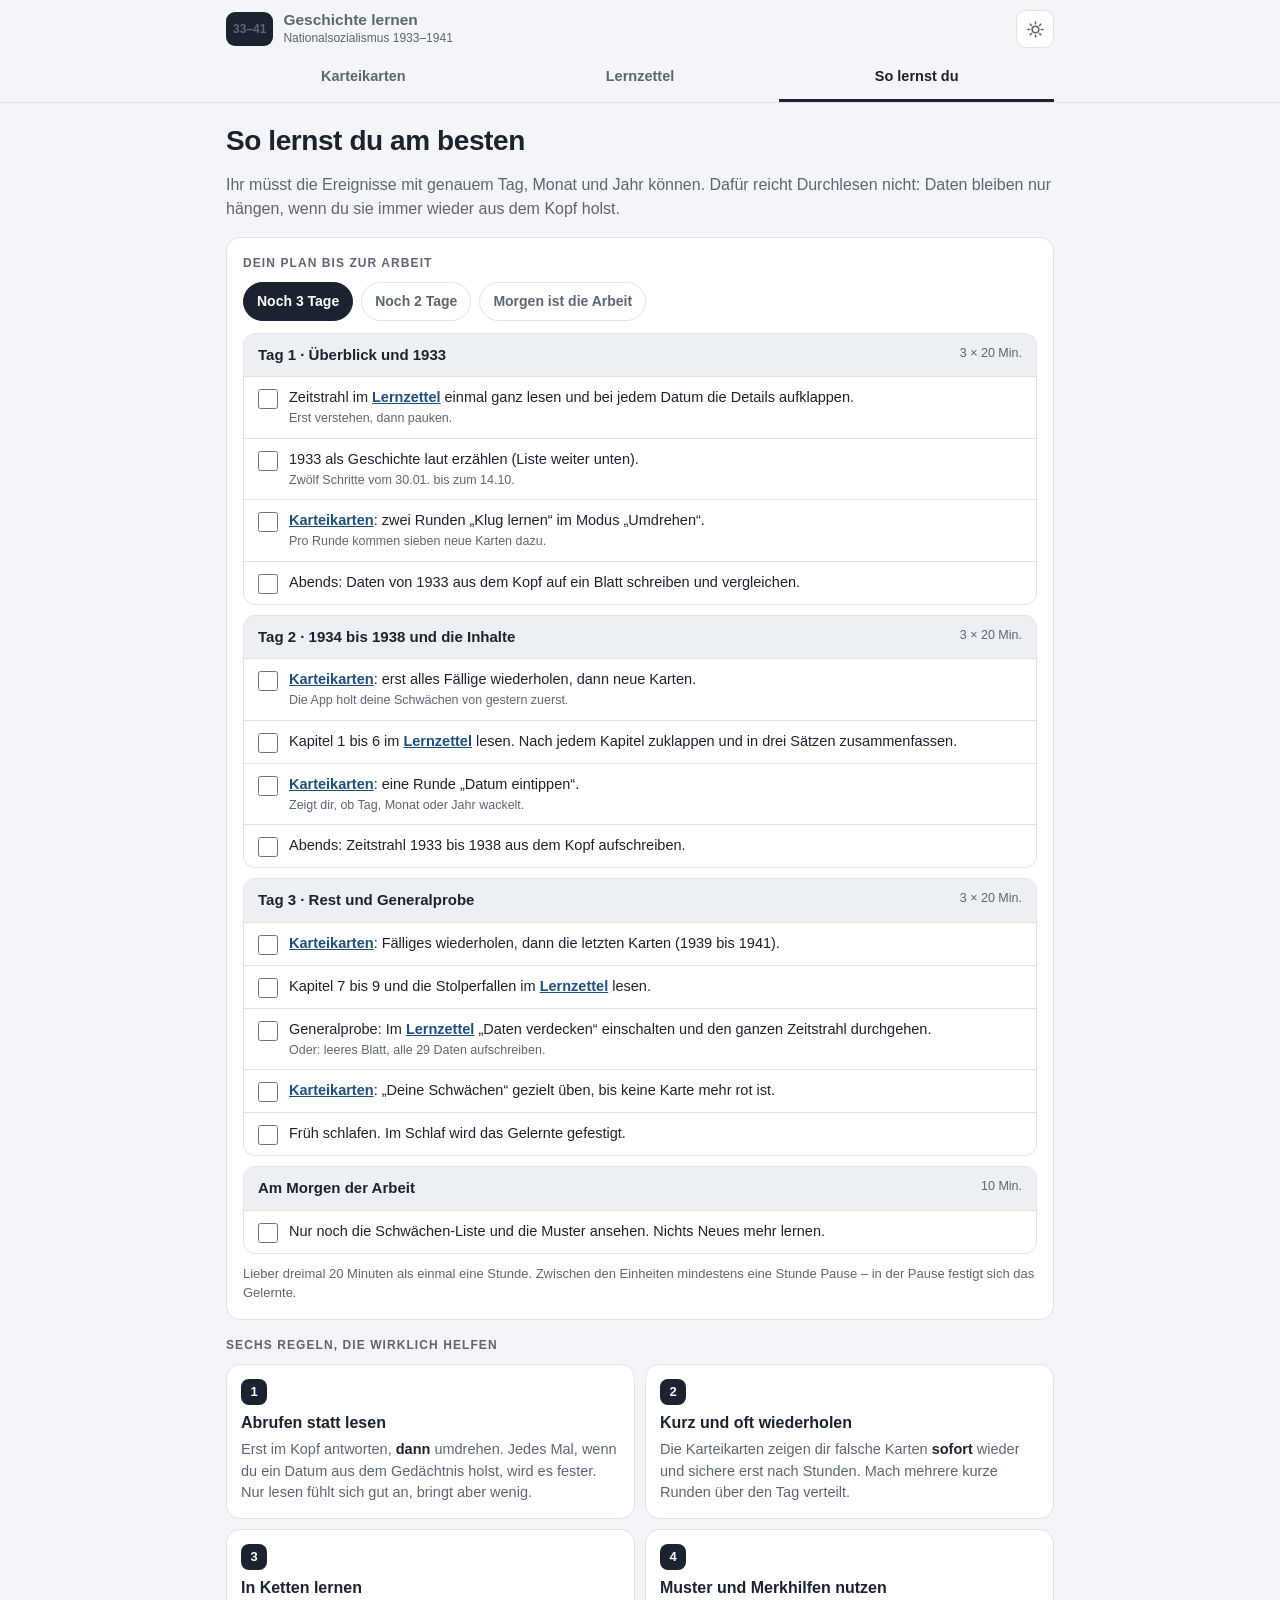
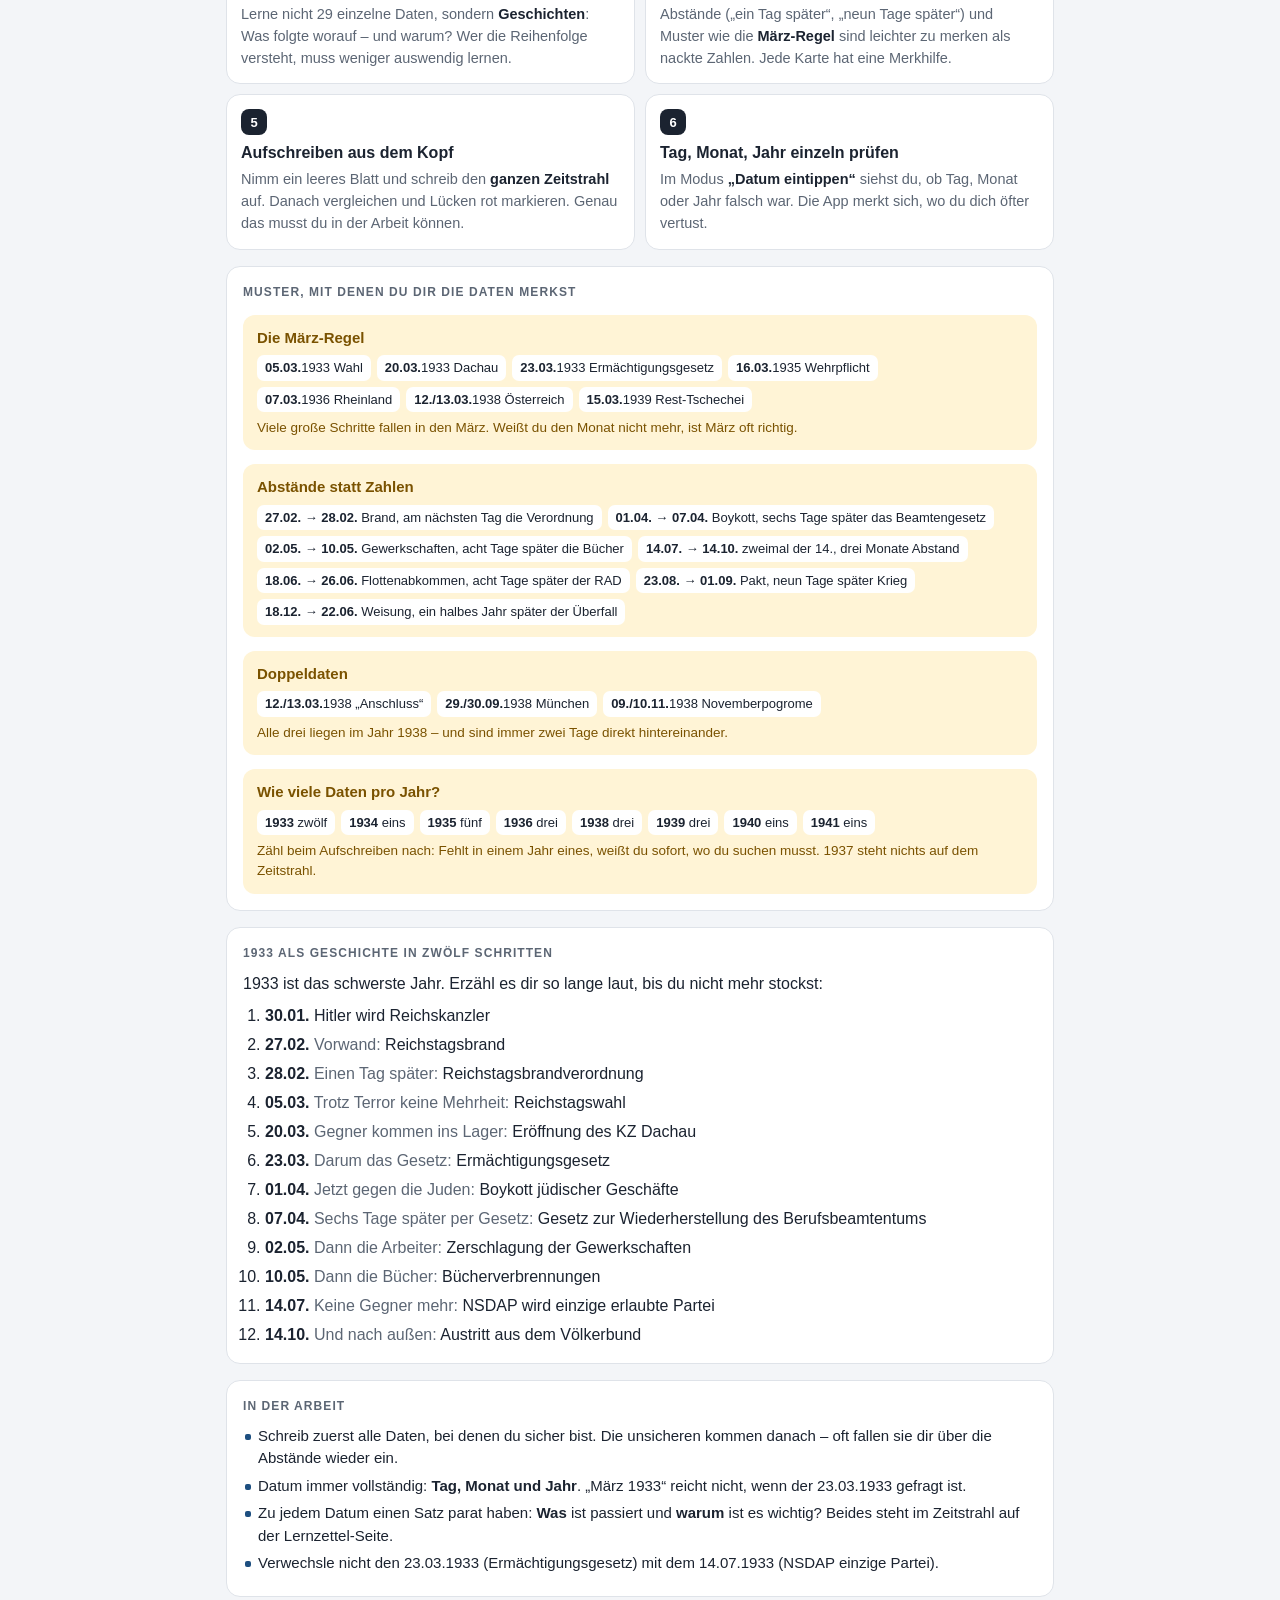
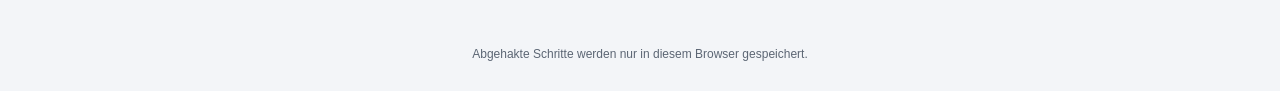
==== lernen.html @ 74936f46 "Lernzettel-Seite, Lern-Seite, Dark Mode und Wiederholungs-Algorithmus Co-Authored-By: Claude Fable 5" ====
<!DOCTYPE html>
<html lang="de">
<head>
<meta charset="utf-8">
<meta name="viewport" content="width=device-width, initial-scale=1, viewport-fit=cover">
<meta name="theme-color" content="#f3f5f8">
<link rel="stylesheet" href="assets/site.css">
<script src="assets/common.js"></script>
<title>So lernst du: Nationalsozialismus 1933–1941</title>
<meta name="description" content="Wie du dir Daten mit Tag, Monat und Jahr merkst – mit Lernplan für die letzten Tage vor der Arbeit.">
</head>
<body>
<header class="site-head"><div class="in">
  <div class="brandrow">
    <a class="brand" href="./"><span class="logo" aria-hidden="true">33–41</span><span><b>Geschichte lernen</b><span>Nationalsozialismus 1933–1941</span></span></a>
    <button id="themeBtn" aria-label="Design wechseln">
      <svg class="sun" width="19" height="19" viewBox="0 0 24 24" fill="none" stroke="currentColor" stroke-width="2" stroke-linecap="round"><circle cx="12" cy="12" r="4.2"/><path d="M12 2.5v2.2M12 19.3v2.2M2.5 12h2.2M19.3 12h2.2M5.3 5.3l1.6 1.6M17.1 17.1l1.6 1.6M5.3 18.7l1.6-1.6M17.1 6.9l1.6-1.6"/></svg>
      <svg class="moon" width="19" height="19" viewBox="0 0 24 24" fill="none" stroke="currentColor" stroke-width="2" stroke-linecap="round" stroke-linejoin="round"><path d="M20 14.5A8 8 0 0 1 9.5 4a8 8 0 1 0 10.5 10.5z"/></svg>
    </button>
  </div>
  <nav class="tabs" aria-label="Bereiche">
    <a href="./" data-tab="karten">Karteikarten</a>
    <a href="lernzettel.html" data-tab="lernzettel">Lernzettel</a>
    <a href="lernen.html" data-tab="lernen">So lernst du</a>
  </nav>
</div></header>
<div class="wrap">
  <h1 class="page">So lernst du am besten</h1>
  <p class="lead">Ihr müsst die Ereignisse mit genauem Tag, Monat und Jahr können. Dafür reicht Durchlesen nicht: Daten bleiben nur hängen, wenn du sie immer wieder aus dem Kopf holst.</p>

  <section class="panel">
    <h2>Dein Plan bis zur Arbeit</h2>
    <div class="row" id="planRow" style="margin-bottom:12px">
      <button class="chip" data-v="3">Noch 3 Tage</button><button class="chip" data-v="2">Noch 2 Tage</button><button class="chip" data-v="1">Morgen ist die Arbeit</button>
    </div>
    <div class="stack" id="plan" style="gap:10px"></div>
    <p class="note" style="margin:10px 0 0">Lieber dreimal 20 Minuten als einmal eine Stunde. Zwischen den Einheiten mindestens eine Stunde Pause – in der Pause festigt sich das Gelernte.</p>
  </section>

  <section>
    <div class="eyebrow">Sechs Regeln, die wirklich helfen</div>
    <div class="methods">
      <div class="method"><span class="n">1</span><h3>Abrufen statt lesen</h3><p>Erst im Kopf antworten, <b>dann</b> umdrehen. Jedes Mal, wenn du ein Datum aus dem Gedächtnis holst, wird es fester. Nur lesen fühlt sich gut an, bringt aber wenig.</p></div>
      <div class="method"><span class="n">2</span><h3>Kurz und oft wiederholen</h3><p>Die Karteikarten zeigen dir falsche Karten <b>sofort</b> wieder und sichere erst nach Stunden. Mach mehrere kurze Runden über den Tag verteilt.</p></div>
      <div class="method"><span class="n">3</span><h3>In Ketten lernen</h3><p>Lerne nicht 29 einzelne Daten, sondern <b>Geschichten</b>: Was folgte worauf – und warum? Wer die Reihenfolge versteht, muss weniger auswendig lernen.</p></div>
      <div class="method"><span class="n">4</span><h3>Muster und Merkhilfen nutzen</h3><p>Abstände („ein Tag später“, „neun Tage später“) und Muster wie die <b>März-Regel</b> sind leichter zu merken als nackte Zahlen. Jede Karte hat eine Merkhilfe.</p></div>
      <div class="method"><span class="n">5</span><h3>Aufschreiben aus dem Kopf</h3><p>Nimm ein leeres Blatt und schreib den <b>ganzen Zeitstrahl</b> auf. Danach vergleichen und Lücken rot markieren. Genau das musst du in der Arbeit können.</p></div>
      <div class="method"><span class="n">6</span><h3>Tag, Monat, Jahr einzeln prüfen</h3><p>Im Modus <b>„Datum eintippen“</b> siehst du, ob Tag, Monat oder Jahr falsch war. Die App merkt sich, wo du dich öfter vertust.</p></div>
    </div>
  </section>

  <section class="panel stack">
    <h2 style="margin:0">Muster, mit denen du dir die Daten merkst</h2>
    <div class="pattern"><h3>Die März-Regel</h3>
      <div class="dl"><span><b>05.03.</b>1933 Wahl</span><span><b>20.03.</b>1933 Dachau</span><span><b>23.03.</b>1933 Ermächtigungsgesetz</span><span><b>16.03.</b>1935 Wehrpflicht</span><span><b>07.03.</b>1936 Rheinland</span><span><b>12./13.03.</b>1938 Österreich</span><span><b>15.03.</b>1939 Rest-Tschechei</span></div>
      <p>Viele große Schritte fallen in den März. Weißt du den Monat nicht mehr, ist März oft richtig.</p></div>
    <div class="pattern"><h3>Abstände statt Zahlen</h3>
      <div class="dl"><span><b>27.02. → 28.02.</b> Brand, am nächsten Tag die Verordnung</span><span><b>01.04. → 07.04.</b> Boykott, sechs Tage später das Beamtengesetz</span><span><b>02.05. → 10.05.</b> Gewerkschaften, acht Tage später die Bücher</span><span><b>14.07. → 14.10.</b> zweimal der 14., drei Monate Abstand</span><span><b>18.06. → 26.06.</b> Flottenabkommen, acht Tage später der RAD</span><span><b>23.08. → 01.09.</b> Pakt, neun Tage später Krieg</span><span><b>18.12. → 22.06.</b> Weisung, ein halbes Jahr später der Überfall</span></div></div>
    <div class="pattern"><h3>Doppeldaten</h3>
      <div class="dl"><span><b>12./13.03.</b>1938 „Anschluss“</span><span><b>29./30.09.</b>1938 München</span><span><b>09./10.11.</b>1938 Novemberpogrome</span></div>
      <p>Alle drei liegen im Jahr 1938 – und sind immer zwei Tage direkt hintereinander.</p></div>
    <div class="pattern"><h3>Wie viele Daten pro Jahr?</h3>
      <div class="dl"><span><b>1933</b> zwölf</span><span><b>1934</b> eins</span><span><b>1935</b> fünf</span><span><b>1936</b> drei</span><span><b>1938</b> drei</span><span><b>1939</b> drei</span><span><b>1940</b> eins</span><span><b>1941</b> eins</span></div>
      <p>Zähl beim Aufschreiben nach: Fehlt in einem Jahr eines, weißt du sofort, wo du suchen musst. 1937 steht nichts auf dem Zeitstrahl.</p></div>
  </section>

  <section class="panel">
    <h2>1933 als Geschichte in zwölf Schritten</h2>
    <p style="margin:0 0 8px">1933 ist das schwerste Jahr. Erzähl es dir so lange laut, bis du nicht mehr stockst:</p>
    <ol id="story" style="margin:0;padding-left:22px;display:grid;gap:5px"></ol>
  </section>

  <section class="panel">
    <h2>In der Arbeit</h2>
    <div class="lz" style="padding:0;border:0">
      <ul>
        <li>Schreib zuerst alle Daten, bei denen du sicher bist. Die unsicheren kommen danach – oft fallen sie dir über die Abstände wieder ein.</li>
        <li>Datum immer vollständig: <b>Tag, Monat und Jahr</b>. „März 1933“ reicht nicht, wenn der 23.03.1933 gefragt ist.</li>
        <li>Zu jedem Datum einen Satz parat haben: <b>Was</b> ist passiert und <b>warum</b> ist es wichtig? Beides steht im Zeitstrahl auf der Lernzettel-Seite.</li>
        <li>Verwechsle nicht den 23.03.1933 (Ermächtigungsgesetz) mit dem 14.07.1933 (NSDAP einzige Partei).</li>
      </ul>
    </div>
  </section>
</div>
<footer class="site">Abgehakte Schritte werden nur in diesem Browser gespeichert.</footer>
<script src="assets/data.js"></script>
<script>
document.querySelector('[data-tab="lernen"]').setAttribute("aria-current","page");
const K = '<a href="./">Karteikarten</a>', L = '<a href="lernzettel.html">Lernzettel</a>';
const PLANS = {
 3: [["Tag 1 · Überblick und 1933", "3 × 20 Min.", [
      ["Zeitstrahl im " + L + " einmal ganz lesen und bei jedem Datum die Details aufklappen.", "Erst verstehen, dann pauken."],
      ["1933 als Geschichte laut erzählen (Liste weiter unten).", "Zwölf Schritte vom 30.01. bis zum 14.10."],
      [K + ": zwei Runden „Klug lernen“ im Modus „Umdrehen“.", "Pro Runde kommen sieben neue Karten dazu."],
      ["Abends: Daten von 1933 aus dem Kopf auf ein Blatt schreiben und vergleichen.", ""]]],
     ["Tag 2 · 1934 bis 1938 und die Inhalte", "3 × 20 Min.", [
      [K + ": erst alles Fällige wiederholen, dann neue Karten.", "Die App holt deine Schwächen von gestern zuerst."],
      ["Kapitel 1 bis 6 im " + L + " lesen. Nach jedem Kapitel zuklappen und in drei Sätzen zusammenfassen.", ""],
      [K + ": eine Runde „Datum eintippen“.", "Zeigt dir, ob Tag, Monat oder Jahr wackelt."],
      ["Abends: Zeitstrahl 1933 bis 1938 aus dem Kopf aufschreiben.", ""]]],
     ["Tag 3 · Rest und Generalprobe", "3 × 20 Min.", [
      [K + ": Fälliges wiederholen, dann die letzten Karten (1939 bis 1941).", ""],
      ["Kapitel 7 bis 9 und die Stolperfallen im " + L + " lesen.", ""],
      ["Generalprobe: Im " + L + " „Daten verdecken“ einschalten und den ganzen Zeitstrahl durchgehen.", "Oder: leeres Blatt, alle 29 Daten aufschreiben."],
      [K + ": „Deine Schwächen“ gezielt üben, bis keine Karte mehr rot ist.", ""],
      ["Früh schlafen. Im Schlaf wird das Gelernte gefestigt.", ""]]],
     ["Am Morgen der Arbeit", "10 Min.", [
      ["Nur noch die Schwächen-Liste und die Muster ansehen. Nichts Neues mehr lernen.", ""]]]],
 2: [["Tag 1 · Alle Daten einmal", "3–4 × 20 Min.", [
      ["Zeitstrahl im " + L + " ganz lesen, Details aufklappen.", ""],
      ["1933 als Geschichte laut erzählen.", ""],
      [K + ": drei Runden „Klug lernen“, über den Tag verteilt.", "Ziel: Jede Karte einmal gesehen."],
      ["Kapitel 1 bis 6 im " + L + " überfliegen, Merke-Kästen genau lesen.", ""],
      ["Abends: Zeitstrahl aus dem Kopf aufschreiben, Lücken markieren.", ""]]],
     ["Tag 2 · Festigen und Generalprobe", "3 × 20 Min.", [
      [K + ": Fälliges wiederholen, dann eine Runde „Datum eintippen“.", ""],
      ["Kapitel 7 bis 9 und die Stolperfallen lesen.", ""],
      ["Generalprobe mit „Daten verdecken“ im " + L + ".", ""],
      [K + ": „Deine Schwächen“ üben. Danach früh schlafen.", ""]]],
     ["Am Morgen der Arbeit", "10 Min.", [["Schwächen-Liste und Muster ansehen. Nichts Neues mehr.", ""]]]],
 1: [["Heute · das Wichtigste zuerst", "4 × 20 Min. mit Pausen", [
      ["Muster auf dieser Seite lesen (März-Regel, Abstände, Doppeldaten).", "Zehn Minuten, die dir viele Daten auf einmal bringen."],
      [K + ": „Klug lernen“, bis jede Karte einmal dran war.", "Drei bis vier Runden, dazwischen je eine Pause."],
      ["Die Merke-Kästen aller Kapitel im " + L + " lesen.", "Für die Inhalte reicht heute das Wichtigste."],
      [K + ": eine Runde „Datum eintippen“, dann „Deine Schwächen“.", ""],
      ["Zum Schluss: Zeitstrahl einmal aus dem Kopf aufschreiben. Dann schlafen – nicht die Nacht durchlernen.", ""]]],
     ["Am Morgen der Arbeit", "10 Min.", [["Schwächen-Liste und Muster ansehen. Nichts Neues mehr.", ""]]]]
};
let plan = Store.get("ns-plan-v1", {days: "3", done: {}});
function renderPlan() {
  document.querySelectorAll("#planRow .chip").forEach(b => { b.setAttribute("aria-pressed", plan.days === b.dataset.v); b.onclick = () => { plan.days = b.dataset.v; Store.set("ns-plan-v1", plan); renderPlan(); }; });
  document.getElementById("plan").innerHTML = PLANS[plan.days].map((d, i) => '<div class="day"><h3>' + d[0] + "<small>" + d[1] + "</small></h3>" + d[2].map((t, j) => { const id = plan.days + "-" + i + "-" + j;
    return '<label class="todo"><input type="checkbox" data-id="' + id + '"' + (plan.done[id] ? " checked" : "") + "><span>" + t[0] + (t[1] ? "<small>" + t[1] + "</small>" : "") + "</span></label>"; }).join("") + "</div>").join("");
  document.querySelectorAll("#plan input").forEach(c => c.onchange = () => { plan.done[c.dataset.id] = c.checked; Store.set("ns-plan-v1", plan); });
}
renderPlan();
const LINK = {brand: "Vorwand:", brandvo: "Einen Tag später:", wahl: "Trotz Terror keine Mehrheit:", dachau: "Gegner kommen ins Lager:", ermaecht: "Darum das Gesetz:", boykott: "Jetzt gegen die Juden:", beamte: "Sechs Tage später per Gesetz:", gewerk: "Dann die Arbeiter:", buecher: "Dann die Bücher:", partei: "Keine Gegner mehr:", voelkerbund: "Und nach außen:"};
document.getElementById("story").innerHTML = EVENTS.filter(e => e.tier === 1 && e.y === 1933).map(e => "<li><b>" + e.d.slice(0, 6) + "</b> " + (LINK[e.id] ? '<span style="color:var(--muted)">' + LINK[e.id] + "</span> " : "") + e.e + "</li>").join("");
</script>
</body>
</html>
---- assets/site.css ----
:root {
  --bg: #f3f5f8; --surface: #ffffff; --surface2: #eceff3; --ink: #1b2330; --muted: #5c6674; --line: #dfe3e9;
  --innen: #1d4f80; --innen-soft: #e7eff7; --innen-line: #c5d6e8;
  --aussen: #9a4a1f; --aussen-soft: #f8ece3; --aussen-line: #ecd2bf;
  --meth: #3b4656; --meth-soft: #eceff3; --meth-line: #cfd5dd;
  --ok: #2f8a58; --ok-soft: #e6f4ec; --ok-ink: #1e6a41;
  --no: #c8463a; --no-soft: #fdeceb; --no-ink: #9c2a1f;
  --mid: #b7791f; --mid-soft: #fff4d6; --mid-ink: #7a5200;
  --btn: #1b2330; --btn-ink: #ffffff; --pill: #eef1f5; --pill-line: #d6dce4; --pill-ink: #3a4553;
  --shadow: 0 1px 2px rgba(20,30,50,.05), 0 10px 28px rgba(20,30,50,.08);
  --c: var(--innen); --soft: var(--innen-soft); --cline: var(--innen-line);
  color-scheme: light;
}
[data-theme="dark"] {
  --bg: #0f141b; --surface: #171e28; --surface2: #1f2835; --ink: #e8ecf2; --muted: #9aa5b4; --line: #2b3645;
  --innen: #7fb4ea; --innen-soft: #17283b; --innen-line: #274566;
  --aussen: #eba173; --aussen-soft: #33221a; --aussen-line: #5a3a29;
  --meth: #b3bfce; --meth-soft: #1f2835; --meth-line: #354254;
  --ok: #4fbf85; --ok-soft: #14301f; --ok-ink: #8fe0b3;
  --no: #ef7b70; --no-soft: #3a1c1a; --no-ink: #ffb1a9;
  --mid: #e0b34a; --mid-soft: #33290f; --mid-ink: #f3d588;
  --btn: #e8ecf2; --btn-ink: #10151c; --pill: #222c3a; --pill-line: #36445a; --pill-ink: #c7d0dc;
  --shadow: 0 1px 2px rgba(0,0,0,.4), 0 10px 28px rgba(0,0,0,.35);
  color-scheme: dark;
}
.t-innen { --c: var(--innen); --soft: var(--innen-soft); --cline: var(--innen-line); }
.t-aussen { --c: var(--aussen); --soft: var(--aussen-soft); --cline: var(--aussen-line); }
.t-meth { --c: var(--meth); --soft: var(--meth-soft); --cline: var(--meth-line); }

* { box-sizing: border-box; }
html { -webkit-text-size-adjust: 100%; scroll-behavior: smooth; scroll-padding-top: 76px; }
body { margin: 0; font-family: -apple-system, BlinkMacSystemFont, "Segoe UI", Inter, Roboto, "Helvetica Neue", Arial, sans-serif; color: var(--ink); background: var(--bg); line-height: 1.5; }
button, input { font: inherit; color: inherit; }
button { cursor: pointer; border: 0; background: none; }
a { color: var(--innen); }
:focus-visible { outline: 3px solid #f0b429; outline-offset: 2px; border-radius: 6px; }
[hidden] { display: none !important; }
b, strong { font-weight: 650; }

/* Kopf + Tabs */
.site-head { position: sticky; top: 0; z-index: 20; background: color-mix(in srgb, var(--bg) 88%, transparent); backdrop-filter: blur(10px); -webkit-backdrop-filter: blur(10px); border-bottom: 1px solid var(--line); }
.site-head .in { max-width: 860px; margin: 0 auto; padding: 10px 16px 0; }
.brandrow { display: flex; align-items: center; justify-content: space-between; gap: 10px; }
.brand { display: flex; align-items: center; gap: 10px; min-width: 0; text-decoration: none; color: var(--ink); }
.logo { flex: none; padding: 0 7px; height: 34px; border-radius: 9px; background: var(--btn); color: var(--btn-ink); font-weight: 800; display: grid; place-items: center; font-size: 10px; white-space: nowrap; }
.brand b { display: block; font-size: 15.5px; line-height: 1.15; font-weight: 750; }
.brand span { font-size: 12px; color: var(--muted); }
#themeBtn { width: 38px; height: 38px; border-radius: 10px; display: grid; place-items: center; color: var(--muted); border: 1px solid var(--line); background: var(--surface); }
#themeBtn:hover { color: var(--ink); }
#themeBtn .moon { display: none; } [data-theme="dark"] #themeBtn .moon { display: block; } [data-theme="dark"] #themeBtn .sun { display: none; }
.tabs { display: flex; gap: 2px; margin-top: 8px; overflow-x: auto; scrollbar-width: none; }
.tabs a { flex: 1; text-align: center; white-space: nowrap; padding: 10px 12px 11px; font-size: 14.5px; font-weight: 650; color: var(--muted); text-decoration: none; border-bottom: 3px solid transparent; }
.tabs a:hover { color: var(--ink); }
.tabs a[aria-current="page"] { color: var(--ink); border-bottom-color: var(--ink); }

.wrap { max-width: 860px; margin: 0 auto; padding: 18px 16px 48px; display: flex; flex-direction: column; gap: 16px; }
.wrap.narrow { max-width: 720px; }
.panel { background: var(--surface); border: 1px solid var(--line); border-radius: 14px; padding: 16px; }
.panel > h2, .eyebrow { font-size: 12px; letter-spacing: 0.09em; text-transform: uppercase; color: var(--muted); margin: 0 0 10px; font-weight: 700; }
.stack { display: flex; flex-direction: column; gap: 14px; }
.row { display: flex; flex-wrap: wrap; gap: 8px; }
.chip { padding: 8px 13px; border-radius: 999px; border: 1.5px solid var(--line); background: var(--surface); font-size: 14px; font-weight: 600; color: var(--muted); }
.chip[aria-pressed="true"] { border-color: var(--btn); background: var(--btn); color: var(--btn-ink); }
.chip:disabled { opacity: .45; cursor: not-allowed; }
.chip .n { font-weight: 500; opacity: .7; margin-left: 4px; }
.primary { width: 100%; padding: 15px; border-radius: 12px; background: var(--btn); color: var(--btn-ink); font-weight: 700; font-size: 16px; text-align: center; text-decoration: none; display: block; }
.primary:disabled { opacity: .4; cursor: not-allowed; }
.primary small { display: block; font-weight: 500; font-size: 12.5px; opacity: .75; margin-top: 2px; }
.secondary { width: 100%; padding: 13px; border-radius: 12px; background: var(--surface); border: 1.5px solid var(--line); font-weight: 650; font-size: 15px; text-align: center; text-decoration: none; color: var(--ink); display: block; }
.secondary:hover { border-color: var(--ink); }
.ghost { font-size: 13px; font-weight: 600; color: var(--muted); padding: 8px 10px; border-radius: 8px; }
.ghost:hover { background: var(--surface2); color: var(--ink); }
.note { font-size: 13px; color: var(--muted); }
h1.page { font-size: clamp(22px, 5vw, 28px); line-height: 1.15; margin: 4px 0 0; letter-spacing: -0.015em; }
p.lead { margin: 0; color: var(--muted); }
footer.site { text-align: center; font-size: 12px; color: var(--muted); padding: 0 16px 28px; }

/* ---------- Karteikarten ---------- */
.stats { display: grid; grid-template-columns: repeat(4, 1fr); gap: 8px; text-align: center; }
.stats div { background: var(--surface2); border-radius: 10px; padding: 10px 4px; }
.stats b { display: block; font-size: 22px; line-height: 1.1; font-variant-numeric: tabular-nums; font-weight: 800; }
.stats span { font-size: 11.5px; color: var(--muted); }
.stats .g b { color: var(--ok); } .stats .y b { color: var(--mid); } .stats .d b { color: var(--no); }
.meter { height: 10px; border-radius: 99px; background: var(--surface2); overflow: hidden; display: flex; margin-top: 12px; }
.meter i { display: block; height: 100%; transition: width .3s; }
.meter .g { background: var(--ok); } .meter .y { background: var(--mid); } .meter .r { background: var(--no); }
.weak { display: flex; flex-direction: column; }
.weak .w { display: grid; grid-template-columns: 1fr auto; gap: 2px 10px; padding: 9px 0; border-top: 1px solid var(--line); font-size: 14px; }
.weak .w:first-child { border-top: 0; padding-top: 0; }
.weak .w small { grid-column: 1 / -1; color: var(--muted); font-size: 12.5px; }
.weak .w .x { color: var(--no-ink); font-weight: 700; font-variant-numeric: tabular-nums; white-space: nowrap; }

.progress { display: flex; align-items: center; gap: 12px; font-size: 13px; color: var(--muted); font-variant-numeric: tabular-nums; }
.progress .meter { flex: 1; margin: 0; height: 8px; }
.cardwrap { perspective: 1400px; height: min(58vh, 470px); min-height: 330px; cursor: pointer; border-radius: 18px; -webkit-tap-highlight-color: transparent; }
.card { position: relative; width: 100%; height: 100%; transform-style: preserve-3d; transition: transform .5s cubic-bezier(.3,.8,.3,1); }
.card.flipped { transform: rotateY(180deg); }
.face { position: absolute; inset: 0; backface-visibility: hidden; -webkit-backface-visibility: hidden; background: var(--surface); border: 1px solid var(--line); border-radius: 18px; padding: 20px 20px 16px; display: flex; flex-direction: column; box-shadow: var(--shadow); overflow: hidden; }
.face::before { content: ""; position: absolute; left: 0; right: 0; top: 0; height: 7px; background: var(--c); }
.face.back { transform: rotateY(180deg); overflow-y: auto; }
.tagrow { display: flex; justify-content: space-between; align-items: center; gap: 8px; margin-top: 4px; }
.tag { font-size: 11px; font-weight: 700; letter-spacing: 0.08em; text-transform: uppercase; color: var(--c); background: var(--soft); border-radius: 6px; padding: 3px 8px; }
.boxdots { display: flex; gap: 3px; } .boxdots i { width: 7px; height: 7px; border-radius: 50%; background: var(--line); } .boxdots i.on { background: var(--ok); }
.q { flex: 1; display: flex; flex-direction: column; justify-content: center; text-align: center; gap: 8px; padding: 8px 0; }
.q .ask { font-size: 13px; color: var(--muted); font-weight: 600; }
.q .main { font-size: clamp(21px, 5.2vw, 30px); line-height: 1.2; font-weight: 800; letter-spacing: -0.015em; text-wrap: balance; }
.q .main.date { font-size: clamp(30px, 8.4vw, 46px); color: var(--c); font-variant-numeric: tabular-nums; }
.q .sub { font-size: 15px; font-weight: 650; }
.q .info { font-size: 14px; color: var(--muted); max-width: 48ch; margin: 0 auto; text-wrap: pretty; }
.mn { text-align: left; font-size: 13.5px; background: var(--mid-soft); color: var(--mid-ink); border-radius: 10px; padding: 8px 11px; margin-top: 4px; }
.mn b { display: block; font-size: 10.5px; letter-spacing: .09em; text-transform: uppercase; font-weight: 800; }
.around { display: grid; grid-template-columns: 1fr 1fr; gap: 6px; font-size: 12px; color: var(--muted); text-align: left; }
.around div { background: var(--surface2); border-radius: 8px; padding: 6px 9px; min-width: 0; }
.around b { display: block; font-size: 10px; letter-spacing: .08em; text-transform: uppercase; }
.around span { display: block; white-space: nowrap; overflow: hidden; text-overflow: ellipsis; color: var(--ink); }
.hint { text-align: center; font-size: 12.5px; color: var(--muted); }
.answer { display: grid; grid-template-columns: 1fr 1fr 1fr; gap: 8px; }
.answer.one { grid-template-columns: 1fr; }
.answer .rate { padding: 14px 6px; border-radius: 13px; font-weight: 750; font-size: 15px; border: 2px solid; line-height: 1.2; }
.rate small { display: block; font-weight: 500; font-size: 11px; opacity: .8; margin-top: 2px; }
.rate.no { background: var(--no-soft); border-color: var(--no); color: var(--no-ink); }
.rate.mid { background: var(--mid-soft); border-color: var(--mid); color: var(--mid-ink); }
.rate.ok { background: var(--ok-soft); border-color: var(--ok); color: var(--ok-ink); }
.typebox { display: flex; flex-direction: column; gap: 12px; align-items: center; }
.dateinput { display: flex; align-items: flex-end; gap: 6px; justify-content: center; }
.dateinput label { display: flex; flex-direction: column; align-items: center; gap: 4px; font-size: 11px; font-weight: 700; letter-spacing: .08em; text-transform: uppercase; color: var(--muted); }
.dateinput input { width: 64px; height: 58px; text-align: center; font-size: 26px; font-weight: 800; border-radius: 12px; border: 2px solid var(--line); background: var(--surface); font-variant-numeric: tabular-nums; }
.dateinput input.yy { width: 104px; }
.dateinput input:focus { border-color: var(--c); outline: none; }
.dateinput input.good { border-color: var(--ok); background: var(--ok-soft); color: var(--ok-ink); }
.dateinput input.bad { border-color: var(--no); background: var(--no-soft); color: var(--no-ink); }
.dateinput .dot { font-size: 26px; font-weight: 800; padding-bottom: 12px; color: var(--muted); }
.verdict { text-align: center; font-weight: 700; }
.verdict.good { color: var(--ok-ink); } .verdict.bad { color: var(--no-ink); }
.big { text-align: center; padding: 6px 0 2px; }
.big .pct { font-size: 54px; font-weight: 800; line-height: 1; letter-spacing: -0.03em; }
.big p { margin: 6px 0 0; color: var(--muted); }
.kbd { font-size: 11px; font-weight: 600; opacity: .6; border: 1px solid currentColor; border-radius: 4px; padding: 0 5px; }
@media (hover: none) { .kbd { display: none; } }

/* ---------- Zeitstrahl (Lernzettel-Seite) ---------- */
.toolbar { display: flex; flex-wrap: wrap; gap: 8px; align-items: center; }
.year { display: grid; grid-template-columns: 62px 1fr; gap: 0 10px; border-top: 1px solid var(--line); padding: 10px 0 6px; }
.year:first-child { border-top: 0; }
.year > .y { font-size: 20px; font-weight: 800; letter-spacing: -0.02em; position: sticky; top: 108px; align-self: start; }
.evs { display: flex; flex-direction: column; gap: 5px; min-width: 0; }
.ev { border-radius: 10px; background: var(--soft); border-left: 4px solid var(--c); }
.ev.t2 { background: var(--surface); border: 1px dashed var(--cline); border-left: 4px solid var(--cline); }
.ev > button { width: 100%; display: grid; grid-template-columns: minmax(64px, auto) 1fr 14px; gap: 8px; align-items: baseline; text-align: left; padding: 9px 10px; }
.ev .d { font-weight: 800; color: var(--c); font-variant-numeric: tabular-nums; white-space: nowrap; }
.ev .t { font-weight: 650; overflow-wrap: break-word; min-width: 0; }
.ev .chev { color: var(--muted); transition: transform .2s; align-self: center; }
.ev[open-x] .chev { transform: rotate(90deg); }
.ev .more { padding: 0 12px 12px 12px; font-size: 14.5px; display: grid; gap: 8px; }
.ev .more dl { margin: 0; display: grid; grid-template-columns: auto 1fr; gap: 5px 10px; }
.ev .more dt { font-size: 11px; font-weight: 800; letter-spacing: .08em; text-transform: uppercase; color: var(--c); padding-top: 3px; }
.ev .more dd { margin: 0; }
.ev .more .links { display: flex; gap: 8px; flex-wrap: wrap; }
.ev .more .links a { font-size: 13px; font-weight: 650; text-decoration: none; border: 1.5px solid var(--cline); border-radius: 99px; padding: 4px 11px; color: var(--c); background: var(--surface); }
.hide-dates .ev:not(.shown) .d { filter: blur(7px); user-select: none; }
.badge2 { font-size: 10px; font-weight: 700; letter-spacing: .06em; text-transform: uppercase; color: var(--muted); border: 1px solid var(--line); border-radius: 5px; padding: 0 5px; margin-left: 6px; vertical-align: 1px; white-space: nowrap; }
@media (max-width: 520px) { .year { grid-template-columns: 1fr; } .year > .y { position: static; margin-bottom: 4px; } }

/* ---------- Lernzettel-Kapitel ---------- */
details.chap { background: var(--surface); border: 1px solid var(--line); border-radius: 14px; overflow: hidden; }
details.chap > summary { list-style: none; display: flex; align-items: center; gap: 12px; padding: 13px 14px; cursor: pointer; }
details.chap > summary::-webkit-details-marker { display: none; }
details.chap .num { flex: none; width: 36px; height: 36px; border-radius: 9px; background: var(--c); color: var(--surface); font-weight: 800; font-size: 17px; display: grid; place-items: center; }
details.chap .num svg path { stroke: var(--surface); }
details.chap summary b { display: block; font-size: 16px; line-height: 1.2; font-weight: 750; }
details.chap summary span.s { display: block; font-size: 12.5px; color: var(--muted); }
details.chap summary::after { content: "›"; margin-left: auto; font-size: 24px; color: var(--muted); transition: transform .2s; }
details.chap[open] summary::after { transform: rotate(90deg); }
.lz { padding: 4px 14px 16px; display: flex; flex-direction: column; gap: 16px; font-size: 15px; border-top: 1px solid var(--line); }
.lz h2 { font-size: 15.5px; font-weight: 750; color: var(--c); margin: 6px 0 8px; line-height: 1.25; }
.lz h2 small { font-weight: 500; font-size: 12.5px; color: var(--muted); margin-left: 6px; }
.lz h3 { font-size: 15px; font-weight: 750; margin: 0 0 4px; }
.lz p { margin: 0 0 6px; } .lz p:last-child { margin-bottom: 0; }
.lz ul { margin: 0; padding: 0; list-style: none; }
.lz ul li { position: relative; padding-left: 15px; margin-bottom: 5px; }
.lz ul li::before { content: ""; position: absolute; left: 2px; top: .62em; width: 6px; height: 6px; border-radius: 2px; background: var(--c); }
.lz ol { margin: 0; padding-left: 20px; } .lz ol li { margin-bottom: 4px; } .lz ol li::marker { font-weight: 700; color: var(--c); }
.lz .muted { color: var(--muted); } .lz .small { font-size: 14px; }
.z, .q-tag, .lz .q { display: inline-block; white-space: nowrap; font-size: 12px; line-height: 1.3; font-weight: 650; padding: 0 6px 1px; border-radius: 5px; vertical-align: 1px; }
.z { background: var(--pill); color: var(--pill-ink); border: 1px solid var(--pill-line); }
.lz .q { background: var(--c); color: var(--surface); flex: none; display: inline-block; text-align: left; padding: 0 6px 1px; gap: 0; }
.lz .cols { display: grid; gap: 14px; grid-template-columns: 1fr; }
@media (min-width: 700px) { .lz .c2, .lz .srcs { grid-template-columns: 1fr 1fr; } .lz .c3 { grid-template-columns: 1fr 1fr 1fr; } .lz .c-64 { grid-template-columns: 1.4fr 1fr; } }
.lz .stack { gap: 12px; }
.lz .card { border: 1px solid var(--cline); border-radius: 12px; padding: 12px 13px; background: var(--surface); position: static; height: auto; transform: none; }
.lz .card.soft { background: var(--soft); }
.lz .card > h3 { color: var(--c); }
.lz .when { float: right; font-size: 12px; font-weight: 700; color: var(--c); border: 1px solid var(--cline); border-radius: 5px; padding: 0 6px; margin-left: 8px; background: var(--surface); }
.lz .box { border-radius: 12px; padding: 11px 13px; border-left: 5px solid; }
.lz .box .lab { display: block; font-size: 11px; font-weight: 800; letter-spacing: .1em; text-transform: uppercase; margin-bottom: 3px; }
.lz .box.merke { background: var(--mid-soft); border-color: var(--mid); } .lz .box.merke .lab { color: var(--mid-ink); }
.lz .box.achtung { background: var(--no-soft); border-color: var(--no); } .lz .box.achtung .lab { color: var(--no-ink); }
.lz .box.urteil { background: var(--ok-soft); border-color: var(--ok); } .lz .box.urteil .lab { color: var(--ok-ink); }
.lz .box.info { background: var(--surface2); border-color: var(--muted); } .lz .box.info .lab { color: var(--muted); }
.lz .tw { overflow-x: auto; margin: 0 -4px; padding: 0 4px; }
.lz table { width: 100%; border-collapse: collapse; min-width: 460px; }
.lz table.small, .lz .card table { min-width: 0; }
.lz th { text-align: left; font-size: 11.5px; letter-spacing: .05em; text-transform: uppercase; font-weight: 700; color: var(--c); background: var(--soft); padding: 6px 8px; border-bottom: 2px solid var(--c); }
.lz td { padding: 7px 8px; vertical-align: top; border-bottom: 1px solid var(--line); font-variant-numeric: tabular-nums; }
.lz td.k { font-weight: 650; } .lz td.d { font-weight: 750; color: var(--c); white-space: nowrap; }
.lz td.r { text-align: right; white-space: nowrap; } .lz td.ref { white-space: nowrap; width: 1%; }
.lz .steps { display: grid; grid-template-columns: repeat(auto-fit, minmax(130px, 1fr)); gap: 6px; }
.lz .step { background: var(--soft); border-radius: 10px; padding: 8px 10px; border-left: 4px solid var(--cline); }
.lz .step.hot { border-left-color: var(--c); background: var(--soft); box-shadow: inset 0 0 0 1.5px var(--c); }
.lz .step .dt { display: block; font-size: 12px; font-weight: 800; color: var(--c); }
.lz .step b { display: block; font-size: 14px; line-height: 1.25; }
.lz .step .t { display: block; font-size: 12.5px; color: var(--muted); }
.lz dl.def { margin: 0; display: grid; grid-template-columns: auto 1fr; gap: 5px 12px; }
.lz dl.def dt { font-weight: 700; color: var(--c); } .lz dl.def dd { margin: 0; }
.lz .vs { display: grid; grid-template-columns: 1fr; border: 1px solid var(--cline); border-radius: 12px; overflow: hidden; }
.lz .vs > div { padding: 11px 13px; } .lz .vs > div:first-child { background: var(--soft); }
.lz .vs h3 { color: var(--c); }
@media (min-width: 700px) { .lz .vs { grid-template-columns: 1fr 1fr; } }
.lz .bars { display: grid; grid-template-columns: auto 1fr; gap: 4px 10px; align-items: center; font-size: 13.5px; }
.lz .bars .y { font-weight: 700; }
.lz .bars .b { height: 20px; background: var(--soft); border-radius: 4px; position: relative; }
.lz .bars .b i { position: absolute; left: 0; top: 0; bottom: 0; background: var(--c); border-radius: 4px; min-width: 2px; }
.lz .bars .b em { position: absolute; top: 0; line-height: 20px; font-style: normal; font-weight: 700; font-size: 12.5px; padding: 0 6px; }
.lz .bars .b em.in { color: var(--surface); }
.lz .pyr { display: flex; flex-direction: column; align-items: center; gap: 3px; }
.lz .pyr div { background: var(--soft); border: 1px solid var(--cline); border-radius: 5px; text-align: center; font-size: 13px; padding: 3px 4px; }
.lz .pyr div:first-child { background: var(--c); color: var(--surface); border-color: var(--c); }
.lz .pyr-wrap { display: grid; grid-template-columns: 22px 1fr 22px; gap: 6px; }
.lz .arrow { writing-mode: vertical-rl; text-align: center; font-size: 10.5px; font-weight: 700; letter-spacing: .08em; text-transform: uppercase; color: var(--c); background: var(--soft); border-radius: 5px; }
.lz .arrow.up { transform: rotate(180deg); }
.lz .src { display: grid; grid-template-columns: auto 1fr; gap: 8px; border: 1px solid var(--cline); border-radius: 10px; padding: 9px 11px; font-size: 14px; }
.lz .check li { padding-left: 0; display: flex; justify-content: space-between; gap: 10px; } .lz .check li::before { display: none; } .lz .check em { font-style: normal; color: var(--muted); font-size: 12px; white-space: nowrap; }
.lz .mat { font-size: 12.5px; color: var(--muted); }

/* ---------- Lern-Seite ---------- */
.methods { display: grid; grid-template-columns: 1fr; gap: 10px; }
@media (min-width: 640px) { .methods { grid-template-columns: 1fr 1fr; } }
.method { background: var(--surface); border: 1px solid var(--line); border-radius: 14px; padding: 14px; }
.method .n { display: inline-grid; place-items: center; width: 26px; height: 26px; border-radius: 8px; background: var(--btn); color: var(--btn-ink); font-weight: 800; font-size: 13px; margin-bottom: 6px; }
.method h3 { margin: 0 0 4px; font-size: 16px; }
.method p { margin: 0; font-size: 14.5px; color: var(--muted); }
.method p b { color: var(--ink); }
.pattern { border-radius: 12px; padding: 12px 14px; background: var(--mid-soft); color: var(--mid-ink); }
.pattern h3 { margin: 0 0 6px; font-size: 15px; }
.pattern .dl { display: flex; flex-wrap: wrap; gap: 6px; }
.pattern .dl span { background: var(--surface); color: var(--ink); border-radius: 7px; padding: 3px 8px; font-size: 13px; font-variant-numeric: tabular-nums; }
.pattern .dl span b { font-weight: 800; }
.pattern p { margin: 6px 0 0; font-size: 13.5px; }
.day { border: 1px solid var(--line); border-radius: 12px; overflow: hidden; background: var(--surface); }
.day h3 { margin: 0; padding: 10px 14px; background: var(--surface2); font-size: 15px; display: flex; justify-content: space-between; gap: 8px; }
.day h3 small { font-weight: 500; color: var(--muted); }
.todo { display: flex; gap: 11px; padding: 10px 14px; border-top: 1px solid var(--line); cursor: pointer; align-items: flex-start; }
.todo input { width: 20px; height: 20px; margin: 2px 0 0; flex: none; accent-color: var(--ok); }
.todo span { font-size: 14.5px; } .todo small { display: block; color: var(--muted); font-size: 12.5px; }
.todo:has(input:checked) span { color: var(--muted); text-decoration: line-through; }
.todo a { font-weight: 650; }
@media (prefers-reduced-motion: reduce) { .card, .meter i { transition: none; } html { scroll-behavior: auto; } }
@media print { .site-head, .toolbar, footer.site { display: none; } details.chap { break-inside: avoid; } }

.lz { overflow-wrap: break-word; } .lz td:not(.k), .lz th { hyphens: auto; }
@media (min-width: 521px) { .ev > button { grid-template-columns: 96px 1fr 14px; } }
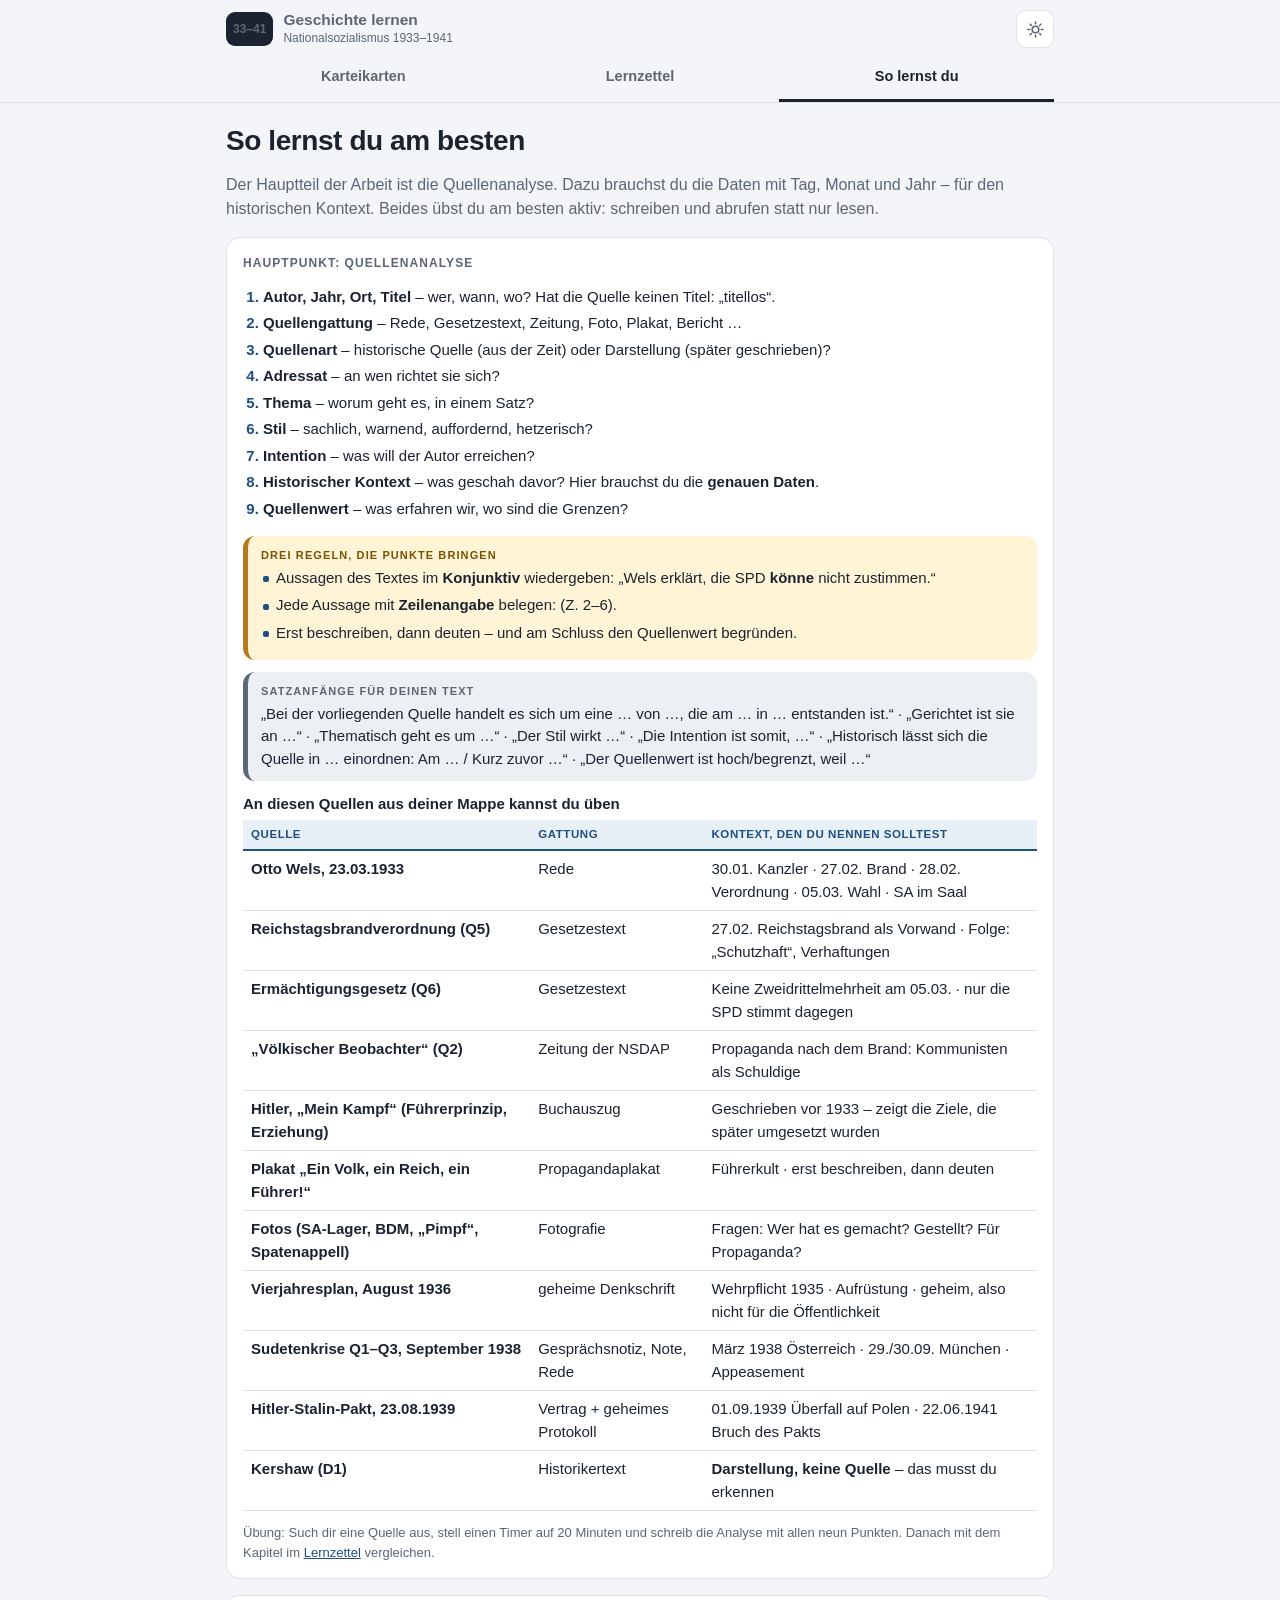
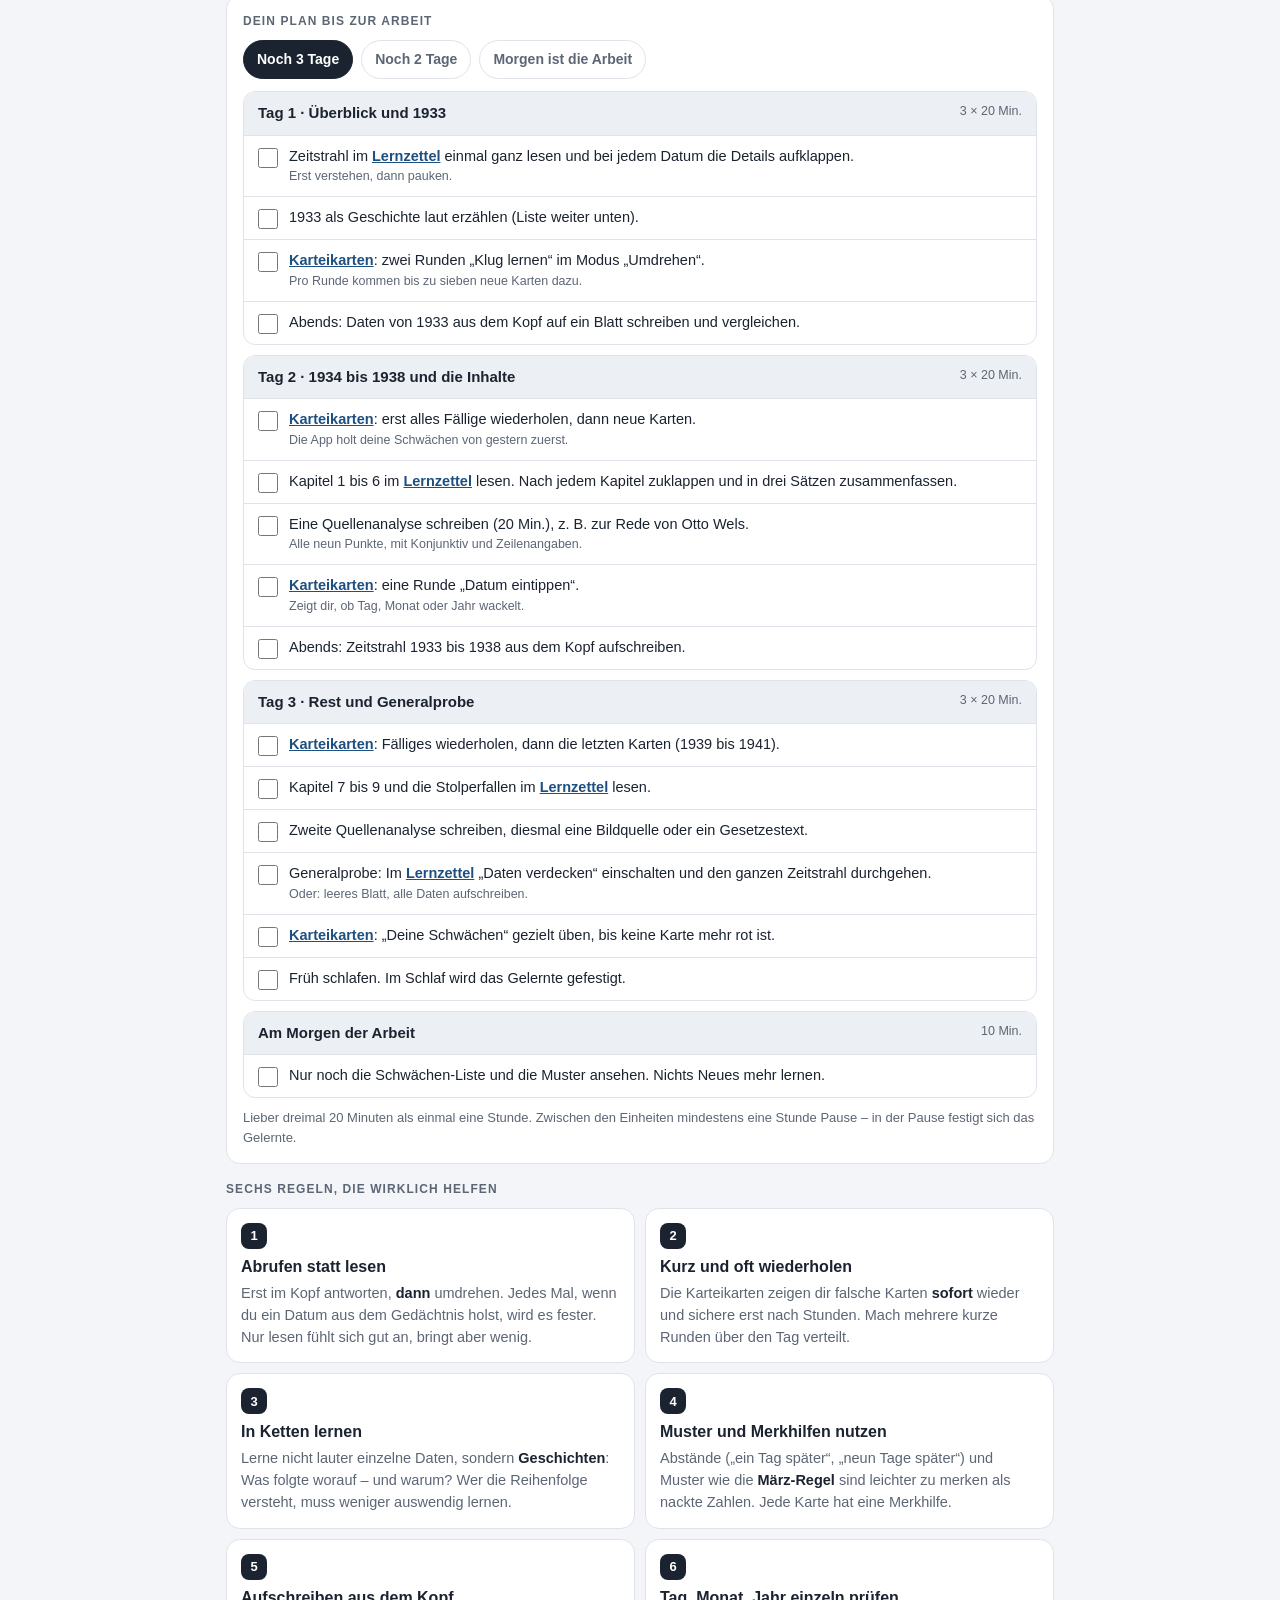
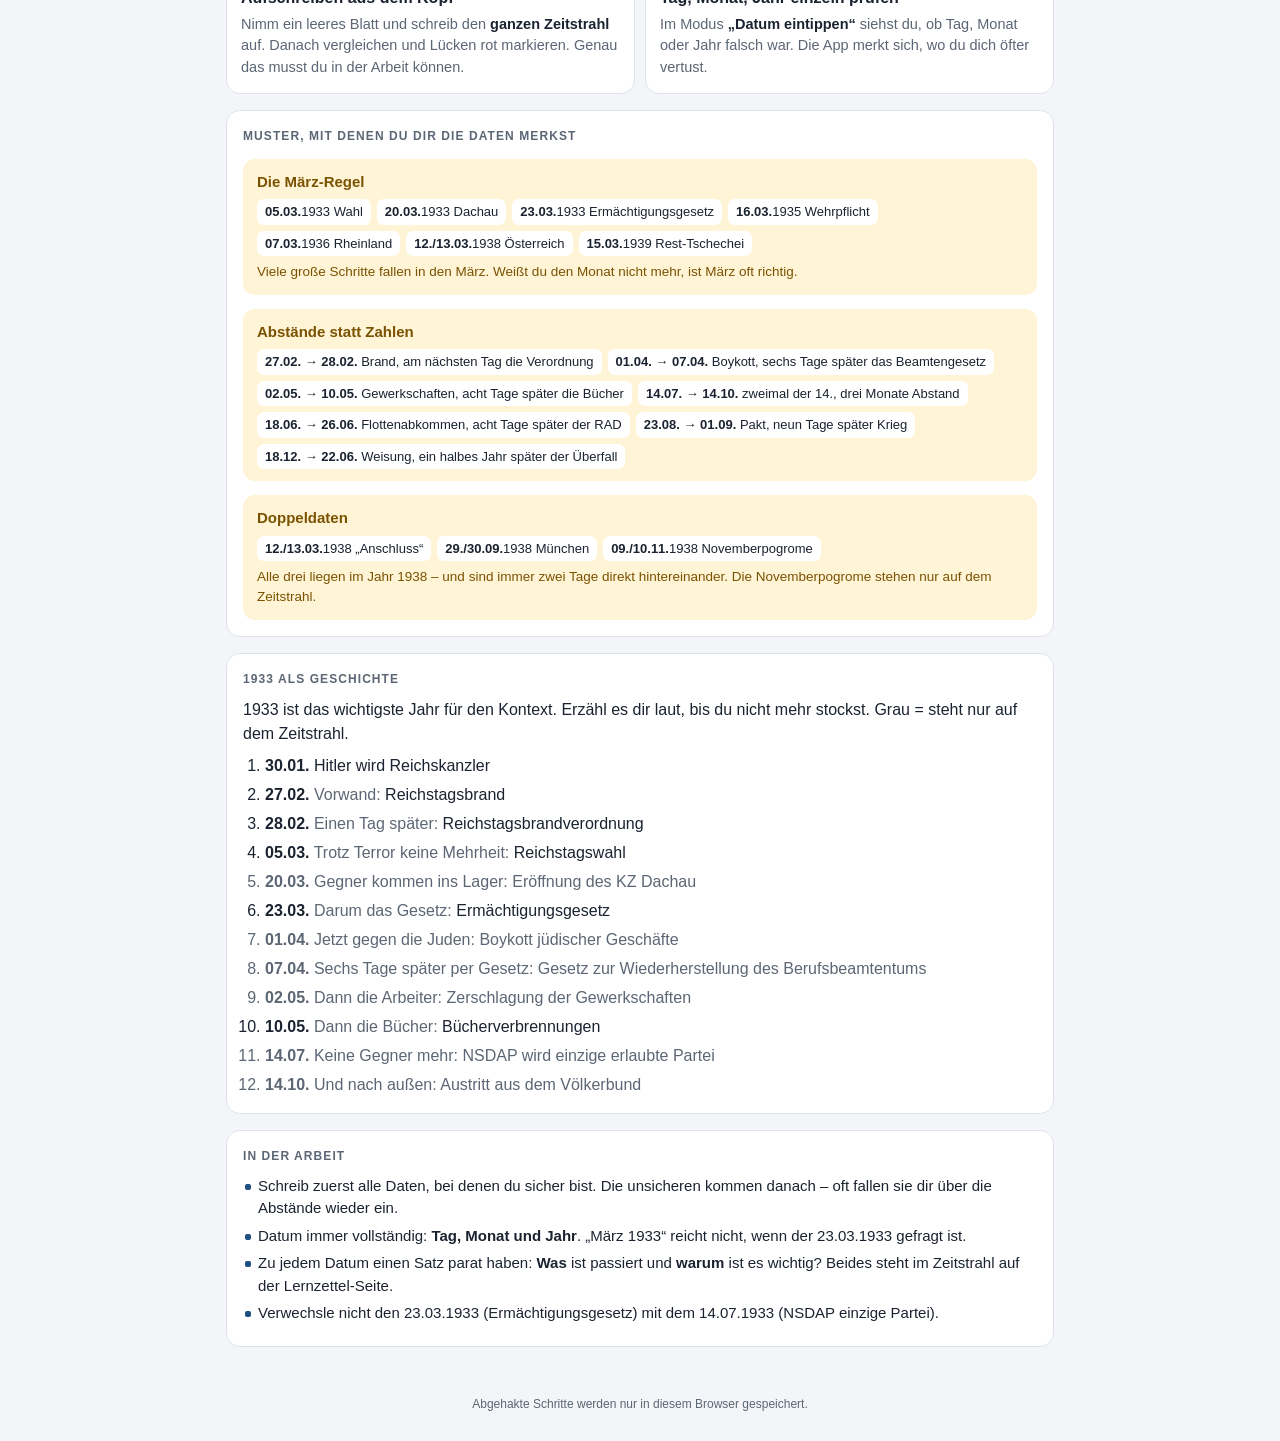
==== commit f0e2fd8c: "Daten nach Mappe eingestuft, Quellenanalyse ergänzt Co-Authored-By: Claude Fable 5.2 <noreply@anthro" ====
--- a/lernen.html
+++ b/lernen.html
@@ -26,7 +26,48 @@
 </div></header>
 <div class="wrap">
   <h1 class="page">So lernst du am besten</h1>
-  <p class="lead">Ihr müsst die Ereignisse mit genauem Tag, Monat und Jahr können. Dafür reicht Durchlesen nicht: Daten bleiben nur hängen, wenn du sie immer wieder aus dem Kopf holst.</p>
+  <p class="lead">Der Hauptteil der Arbeit ist die Quellenanalyse. Dazu brauchst du die Daten mit Tag, Monat und Jahr – für den historischen Kontext. Beides übst du am besten aktiv: schreiben und abrufen statt nur lesen.</p>
+
+  <section class="panel stack">
+    <h2 style="margin:0">Hauptpunkt: Quellenanalyse</h2>
+    <div class="lz" style="padding:0;border:0;gap:12px">
+      <ol>
+        <li><b>Autor, Jahr, Ort, Titel</b> – wer, wann, wo? Hat die Quelle keinen Titel: „titellos“.</li>
+        <li><b>Quellengattung</b> – Rede, Gesetzestext, Zeitung, Foto, Plakat, Bericht …</li>
+        <li><b>Quellenart</b> – historische Quelle (aus der Zeit) oder Darstellung (später geschrieben)?</li>
+        <li><b>Adressat</b> – an wen richtet sie sich?</li>
+        <li><b>Thema</b> – worum geht es, in einem Satz?</li>
+        <li><b>Stil</b> – sachlich, warnend, auffordernd, hetzerisch?</li>
+        <li><b>Intention</b> – was will der Autor erreichen?</li>
+        <li><b>Historischer Kontext</b> – was geschah davor? Hier brauchst du die <b>genauen Daten</b>.</li>
+        <li><b>Quellenwert</b> – was erfahren wir, wo sind die Grenzen?</li>
+      </ol>
+      <div class="box merke"><span class="lab">Drei Regeln, die Punkte bringen</span>
+        <ul><li>Aussagen des Textes im <b>Konjunktiv</b> wiedergeben: „Wels erklärt, die SPD <b>könne</b> nicht zustimmen.“</li>
+        <li>Jede Aussage mit <b>Zeilenangabe</b> belegen: (Z. 2–6).</li>
+        <li>Erst beschreiben, dann deuten – und am Schluss den Quellenwert begründen.</li></ul></div>
+      <div class="box info"><span class="lab">Satzanfänge für deinen Text</span>
+        <p>„Bei der vorliegenden Quelle handelt es sich um eine … von …, die am … in … entstanden ist.“ · „Gerichtet ist sie an …“ · „Thematisch geht es um …“ · „Der Stil wirkt …“ · „Die Intention ist somit, …“ · „Historisch lässt sich die Quelle in … einordnen: Am … / Kurz zuvor …“ · „Der Quellenwert ist hoch/begrenzt, weil …“</p></div>
+      <div>
+        <h3>An diesen Quellen aus deiner Mappe kannst du üben</h3>
+        <div class="tw"><table style="min-width:640px">
+          <tr><th>Quelle</th><th>Gattung</th><th>Kontext, den du nennen solltest</th></tr>
+          <tr><td class="k">Otto Wels, 23.03.1933</td><td>Rede</td><td>30.01. Kanzler · 27.02. Brand · 28.02. Verordnung · 05.03. Wahl · SA im Saal</td></tr>
+          <tr><td class="k">Reichstagsbrandverordnung (Q5)</td><td>Gesetzestext</td><td>27.02. Reichstagsbrand als Vorwand · Folge: „Schutzhaft“, Verhaftungen</td></tr>
+          <tr><td class="k">Ermächtigungsgesetz (Q6)</td><td>Gesetzestext</td><td>Keine Zweidrittelmehrheit am 05.03. · nur die SPD stimmt dagegen</td></tr>
+          <tr><td class="k">„Völkischer Beobachter“ (Q2)</td><td>Zeitung der NSDAP</td><td>Propaganda nach dem Brand: Kommunisten als Schuldige</td></tr>
+          <tr><td class="k">Hitler, „Mein Kampf“ (Führerprinzip, Erziehung)</td><td>Buchauszug</td><td>Geschrieben vor 1933 – zeigt die Ziele, die später umgesetzt wurden</td></tr>
+          <tr><td class="k">Plakat „Ein Volk, ein Reich, ein Führer!“</td><td>Propagandaplakat</td><td>Führerkult · erst beschreiben, dann deuten</td></tr>
+          <tr><td class="k">Fotos (SA-Lager, BDM, „Pimpf“, Spatenappell)</td><td>Fotografie</td><td>Fragen: Wer hat es gemacht? Gestellt? Für Propaganda?</td></tr>
+          <tr><td class="k">Vierjahresplan, August 1936</td><td>geheime Denkschrift</td><td>Wehrpflicht 1935 · Aufrüstung · geheim, also nicht für die Öffentlichkeit</td></tr>
+          <tr><td class="k">Sudetenkrise Q1–Q3, September 1938</td><td>Gesprächsnotiz, Note, Rede</td><td>März 1938 Österreich · 29./30.09. München · Appeasement</td></tr>
+          <tr><td class="k">Hitler-Stalin-Pakt, 23.08.1939</td><td>Vertrag + geheimes Protokoll</td><td>01.09.1939 Überfall auf Polen · 22.06.1941 Bruch des Pakts</td></tr>
+          <tr><td class="k">Kershaw (D1)</td><td>Historikertext</td><td><b>Darstellung, keine Quelle</b> – das musst du erkennen</td></tr>
+        </table></div>
+      </div>
+      <p class="note">Übung: Such dir eine Quelle aus, stell einen Timer auf 20 Minuten und schreib die Analyse mit allen neun Punkten. Danach mit dem Kapitel im <a href="lernzettel.html">Lernzettel</a> vergleichen.</p>
+    </div>
+  </section>
 
   <section class="panel">
     <h2>Dein Plan bis zur Arbeit</h2>
@@ -42,7 +83,7 @@
     <div class="methods">
       <div class="method"><span class="n">1</span><h3>Abrufen statt lesen</h3><p>Erst im Kopf antworten, <b>dann</b> umdrehen. Jedes Mal, wenn du ein Datum aus dem Gedächtnis holst, wird es fester. Nur lesen fühlt sich gut an, bringt aber wenig.</p></div>
       <div class="method"><span class="n">2</span><h3>Kurz und oft wiederholen</h3><p>Die Karteikarten zeigen dir falsche Karten <b>sofort</b> wieder und sichere erst nach Stunden. Mach mehrere kurze Runden über den Tag verteilt.</p></div>
-      <div class="method"><span class="n">3</span><h3>In Ketten lernen</h3><p>Lerne nicht 29 einzelne Daten, sondern <b>Geschichten</b>: Was folgte worauf – und warum? Wer die Reihenfolge versteht, muss weniger auswendig lernen.</p></div>
+      <div class="method"><span class="n">3</span><h3>In Ketten lernen</h3><p>Lerne nicht lauter einzelne Daten, sondern <b>Geschichten</b>: Was folgte worauf – und warum? Wer die Reihenfolge versteht, muss weniger auswendig lernen.</p></div>
       <div class="method"><span class="n">4</span><h3>Muster und Merkhilfen nutzen</h3><p>Abstände („ein Tag später“, „neun Tage später“) und Muster wie die <b>März-Regel</b> sind leichter zu merken als nackte Zahlen. Jede Karte hat eine Merkhilfe.</p></div>
       <div class="method"><span class="n">5</span><h3>Aufschreiben aus dem Kopf</h3><p>Nimm ein leeres Blatt und schreib den <b>ganzen Zeitstrahl</b> auf. Danach vergleichen und Lücken rot markieren. Genau das musst du in der Arbeit können.</p></div>
       <div class="method"><span class="n">6</span><h3>Tag, Monat, Jahr einzeln prüfen</h3><p>Im Modus <b>„Datum eintippen“</b> siehst du, ob Tag, Monat oder Jahr falsch war. Die App merkt sich, wo du dich öfter vertust.</p></div>
@@ -58,15 +99,12 @@
       <div class="dl"><span><b>27.02. → 28.02.</b> Brand, am nächsten Tag die Verordnung</span><span><b>01.04. → 07.04.</b> Boykott, sechs Tage später das Beamtengesetz</span><span><b>02.05. → 10.05.</b> Gewerkschaften, acht Tage später die Bücher</span><span><b>14.07. → 14.10.</b> zweimal der 14., drei Monate Abstand</span><span><b>18.06. → 26.06.</b> Flottenabkommen, acht Tage später der RAD</span><span><b>23.08. → 01.09.</b> Pakt, neun Tage später Krieg</span><span><b>18.12. → 22.06.</b> Weisung, ein halbes Jahr später der Überfall</span></div></div>
     <div class="pattern"><h3>Doppeldaten</h3>
       <div class="dl"><span><b>12./13.03.</b>1938 „Anschluss“</span><span><b>29./30.09.</b>1938 München</span><span><b>09./10.11.</b>1938 Novemberpogrome</span></div>
-      <p>Alle drei liegen im Jahr 1938 – und sind immer zwei Tage direkt hintereinander.</p></div>
-    <div class="pattern"><h3>Wie viele Daten pro Jahr?</h3>
-      <div class="dl"><span><b>1933</b> zwölf</span><span><b>1934</b> eins</span><span><b>1935</b> fünf</span><span><b>1936</b> drei</span><span><b>1938</b> drei</span><span><b>1939</b> drei</span><span><b>1940</b> eins</span><span><b>1941</b> eins</span></div>
-      <p>Zähl beim Aufschreiben nach: Fehlt in einem Jahr eines, weißt du sofort, wo du suchen musst. 1937 steht nichts auf dem Zeitstrahl.</p></div>
+      <p>Alle drei liegen im Jahr 1938 – und sind immer zwei Tage direkt hintereinander. Die Novemberpogrome stehen nur auf dem Zeitstrahl.</p></div>
   </section>
 
   <section class="panel">
-    <h2>1933 als Geschichte in zwölf Schritten</h2>
-    <p style="margin:0 0 8px">1933 ist das schwerste Jahr. Erzähl es dir so lange laut, bis du nicht mehr stockst:</p>
+    <h2>1933 als Geschichte</h2>
+    <p style="margin:0 0 8px">1933 ist das wichtigste Jahr für den Kontext. Erzähl es dir laut, bis du nicht mehr stockst. Grau = steht nur auf dem Zeitstrahl.</p>
     <ol id="story" style="margin:0;padding-left:22px;display:grid;gap:5px"></ol>
   </section>
 
@@ -90,18 +128,20 @@
 const PLANS = {
  3: [["Tag 1 · Überblick und 1933", "3 × 20 Min.", [
       ["Zeitstrahl im " + L + " einmal ganz lesen und bei jedem Datum die Details aufklappen.", "Erst verstehen, dann pauken."],
-      ["1933 als Geschichte laut erzählen (Liste weiter unten).", "Zwölf Schritte vom 30.01. bis zum 14.10."],
-      [K + ": zwei Runden „Klug lernen“ im Modus „Umdrehen“.", "Pro Runde kommen sieben neue Karten dazu."],
+      ["1933 als Geschichte laut erzählen (Liste weiter unten).", ""],
+      [K + ": zwei Runden „Klug lernen“ im Modus „Umdrehen“.", "Pro Runde kommen bis zu sieben neue Karten dazu."],
       ["Abends: Daten von 1933 aus dem Kopf auf ein Blatt schreiben und vergleichen.", ""]]],
      ["Tag 2 · 1934 bis 1938 und die Inhalte", "3 × 20 Min.", [
       [K + ": erst alles Fällige wiederholen, dann neue Karten.", "Die App holt deine Schwächen von gestern zuerst."],
       ["Kapitel 1 bis 6 im " + L + " lesen. Nach jedem Kapitel zuklappen und in drei Sätzen zusammenfassen.", ""],
+      ["Eine Quellenanalyse schreiben (20 Min.), z. B. zur Rede von Otto Wels.", "Alle neun Punkte, mit Konjunktiv und Zeilenangaben."],
       [K + ": eine Runde „Datum eintippen“.", "Zeigt dir, ob Tag, Monat oder Jahr wackelt."],
       ["Abends: Zeitstrahl 1933 bis 1938 aus dem Kopf aufschreiben.", ""]]],
      ["Tag 3 · Rest und Generalprobe", "3 × 20 Min.", [
       [K + ": Fälliges wiederholen, dann die letzten Karten (1939 bis 1941).", ""],
       ["Kapitel 7 bis 9 und die Stolperfallen im " + L + " lesen.", ""],
-      ["Generalprobe: Im " + L + " „Daten verdecken“ einschalten und den ganzen Zeitstrahl durchgehen.", "Oder: leeres Blatt, alle 29 Daten aufschreiben."],
+      ["Zweite Quellenanalyse schreiben, diesmal eine Bildquelle oder ein Gesetzestext.", ""],
+      ["Generalprobe: Im " + L + " „Daten verdecken“ einschalten und den ganzen Zeitstrahl durchgehen.", "Oder: leeres Blatt, alle Daten aufschreiben."],
       [K + ": „Deine Schwächen“ gezielt üben, bis keine Karte mehr rot ist.", ""],
       ["Früh schlafen. Im Schlaf wird das Gelernte gefestigt.", ""]]],
      ["Am Morgen der Arbeit", "10 Min.", [
@@ -111,6 +151,7 @@
       ["1933 als Geschichte laut erzählen.", ""],
       [K + ": drei Runden „Klug lernen“, über den Tag verteilt.", "Ziel: Jede Karte einmal gesehen."],
       ["Kapitel 1 bis 6 im " + L + " überfliegen, Merke-Kästen genau lesen.", ""],
+      ["Eine Quellenanalyse schreiben (20 Min.), z. B. zur Rede von Otto Wels.", ""],
       ["Abends: Zeitstrahl aus dem Kopf aufschreiben, Lücken markieren.", ""]]],
      ["Tag 2 · Festigen und Generalprobe", "3 × 20 Min.", [
       [K + ": Fälliges wiederholen, dann eine Runde „Datum eintippen“.", ""],
@@ -121,21 +162,22 @@
  1: [["Heute · das Wichtigste zuerst", "4 × 20 Min. mit Pausen", [
       ["Muster auf dieser Seite lesen (März-Regel, Abstände, Doppeldaten).", "Zehn Minuten, die dir viele Daten auf einmal bringen."],
       [K + ": „Klug lernen“, bis jede Karte einmal dran war.", "Drei bis vier Runden, dazwischen je eine Pause."],
+      ["Die neun Schritte der Quellenanalyse auswendig aufsagen, dann eine Analyse in Stichpunkten schreiben.", "Das ist der Hauptteil der Arbeit."],
       ["Die Merke-Kästen aller Kapitel im " + L + " lesen.", "Für die Inhalte reicht heute das Wichtigste."],
       [K + ": eine Runde „Datum eintippen“, dann „Deine Schwächen“.", ""],
       ["Zum Schluss: Zeitstrahl einmal aus dem Kopf aufschreiben. Dann schlafen – nicht die Nacht durchlernen.", ""]]],
      ["Am Morgen der Arbeit", "10 Min.", [["Schwächen-Liste und Muster ansehen. Nichts Neues mehr.", ""]]]]
 };
-let plan = Store.get("ns-plan-v1", {days: "3", done: {}});
+let plan = Store.get("ns-plan-v2", {days: "3", done: {}});
 function renderPlan() {
-  document.querySelectorAll("#planRow .chip").forEach(b => { b.setAttribute("aria-pressed", plan.days === b.dataset.v); b.onclick = () => { plan.days = b.dataset.v; Store.set("ns-plan-v1", plan); renderPlan(); }; });
+  document.querySelectorAll("#planRow .chip").forEach(b => { b.setAttribute("aria-pressed", plan.days === b.dataset.v); b.onclick = () => { plan.days = b.dataset.v; Store.set("ns-plan-v2", plan); renderPlan(); }; });
   document.getElementById("plan").innerHTML = PLANS[plan.days].map((d, i) => '<div class="day"><h3>' + d[0] + "<small>" + d[1] + "</small></h3>" + d[2].map((t, j) => { const id = plan.days + "-" + i + "-" + j;
     return '<label class="todo"><input type="checkbox" data-id="' + id + '"' + (plan.done[id] ? " checked" : "") + "><span>" + t[0] + (t[1] ? "<small>" + t[1] + "</small>" : "") + "</span></label>"; }).join("") + "</div>").join("");
-  document.querySelectorAll("#plan input").forEach(c => c.onchange = () => { plan.done[c.dataset.id] = c.checked; Store.set("ns-plan-v1", plan); });
+  document.querySelectorAll("#plan input").forEach(c => c.onchange = () => { plan.done[c.dataset.id] = c.checked; Store.set("ns-plan-v2", plan); });
 }
 renderPlan();
 const LINK = {brand: "Vorwand:", brandvo: "Einen Tag später:", wahl: "Trotz Terror keine Mehrheit:", dachau: "Gegner kommen ins Lager:", ermaecht: "Darum das Gesetz:", boykott: "Jetzt gegen die Juden:", beamte: "Sechs Tage später per Gesetz:", gewerk: "Dann die Arbeiter:", buecher: "Dann die Bücher:", partei: "Keine Gegner mehr:", voelkerbund: "Und nach außen:"};
-document.getElementById("story").innerHTML = EVENTS.filter(e => e.tier === 1 && e.y === 1933).map(e => "<li><b>" + e.d.slice(0, 6) + "</b> " + (LINK[e.id] ? '<span style="color:var(--muted)">' + LINK[e.id] + "</span> " : "") + e.e + "</li>").join("");
+document.getElementById("story").innerHTML = EVENTS.filter(e => e.y === 1933 && e.id !== "wels").map(e => "<li" + (e.tier === 2 ? ' style="color:var(--muted)"' : "") + "><b>" + e.d.slice(0, 6) + "</b> " + (LINK[e.id] ? '<span style="color:var(--muted)">' + LINK[e.id] + "</span> " : "") + e.e + "</li>").join("");
 </script>
 </body>
 </html>
